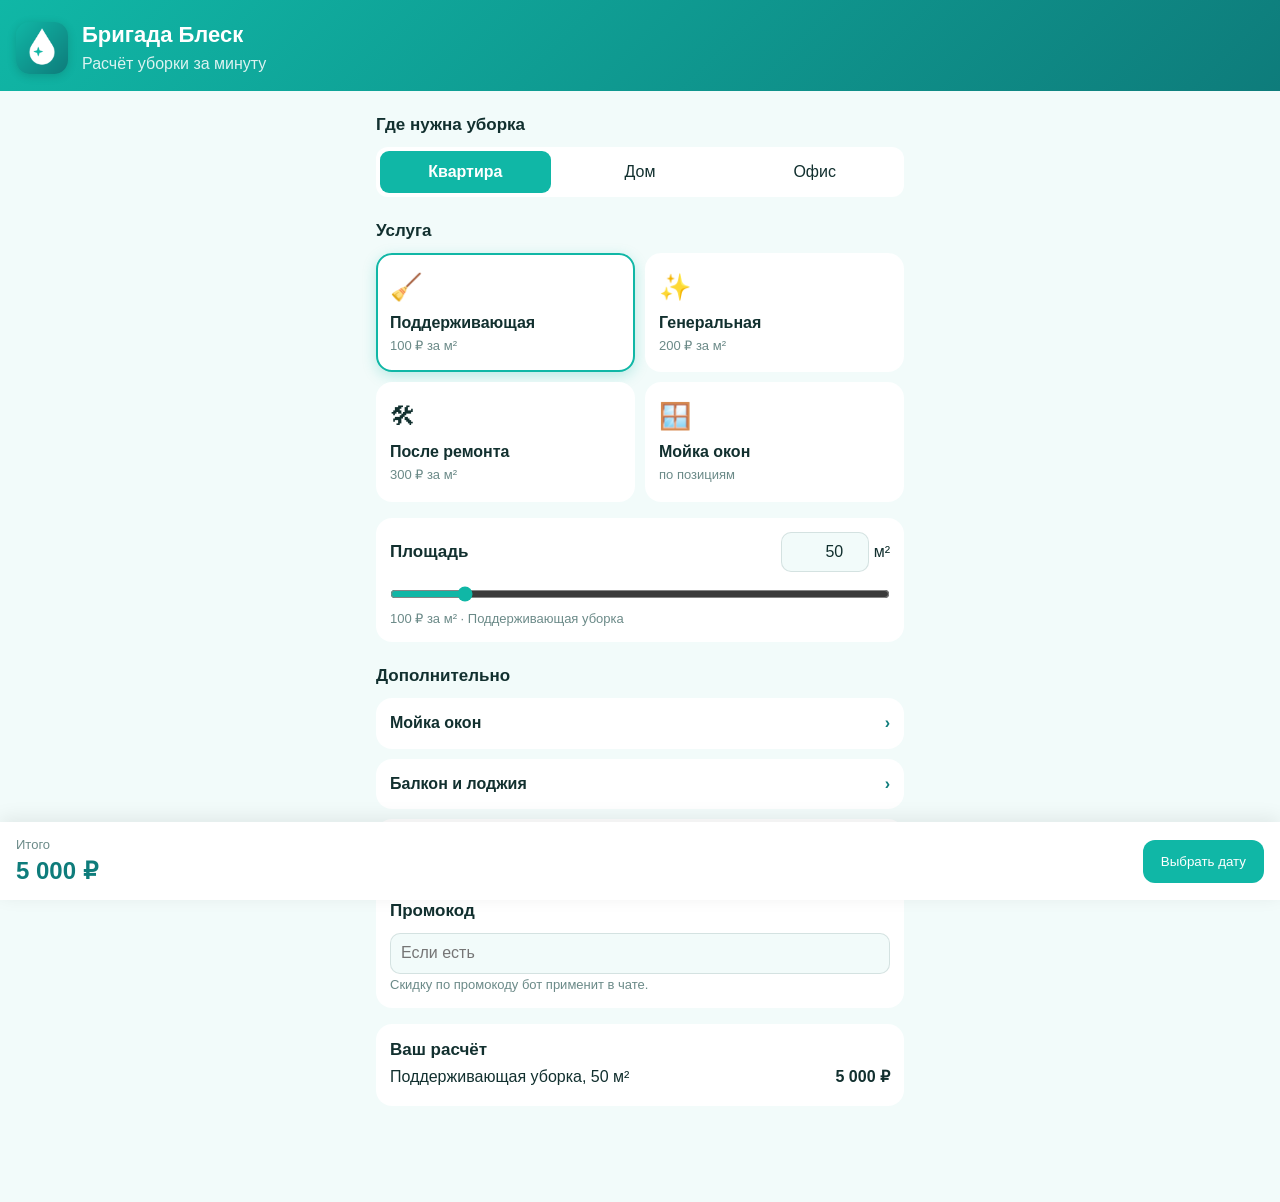
==== index.html @ f1a4f2f8 "Мини-приложение: калькулятор уборки для Telegram" ====
<!doctype html>
<html lang="ru">
<head>
  <meta charset="utf-8">
  <meta name="viewport" content="width=device-width, initial-scale=1, viewport-fit=cover">
  <title>Бригада Блеск · расчёт уборки</title>
  <meta name="description" content="Мини-приложение Telegram: расчёт стоимости уборки за минуту. Демо бота записи на услуги.">
  <link rel="icon" href="assets/logo.png">
  <link rel="stylesheet" href="styles.css">
  <script src="https://telegram.org/js/telegram-web-app.js"></script>
</head>
<body>
  <header class="hero">
    <img class="logo" src="assets/logo.png" alt="">
    <div>
      <h1 id="bizName">Бригада Блеск</h1>
      <p class="muted">Расчёт уборки за минуту</p>
    </div>
  </header>

  <main>
    <section>
      <h2>Где нужна уборка</h2>
      <div class="segmented" id="rooms"></div>
    </section>

    <section>
      <h2>Услуга</h2>
      <div class="services" id="services"></div>
    </section>

    <section id="areaBlock" class="card">
      <div class="row">
        <h2 class="inline">Площадь</h2>
        <label class="area-input"><input id="areaNum" type="number" inputmode="numeric" min="1" max="2000" value="50"> м²</label>
      </div>
      <input id="areaRange" type="range" min="10" max="300" step="5" value="50">
      <p class="muted small" id="areaHint"></p>
    </section>

    <section id="addonsBlock">
      <h2>Дополнительно</h2>
      <div id="addons"></div>
    </section>

    <section class="card">
      <h2 class="inline">Промокод</h2>
      <input id="promo" class="text" type="text" maxlength="32" placeholder="Если есть" autocomplete="off">
      <p class="muted small">Скидку по промокоду бот применит в чате.</p>
    </section>

    <section class="card" id="breakdown"></section>
  </main>

  <footer class="bar">
    <div>
      <div class="muted small">Итого</div>
      <div class="total" id="total">0 ₽</div>
    </div>
    <button id="fallbackBtn" class="primary" hidden>Выбрать дату</button>
  </footer>

  <script type="module" src="app.js"></script>
</body>
</html>
---- styles.css ----
:root {
  --accent: #10B7A6;
  --accent-dark: #0E7C7B;
  --bg: var(--tg-theme-bg-color, #F2FBFA);
  --card: var(--tg-theme-secondary-bg-color, #FFFFFF);
  --text: var(--tg-theme-text-color, #12302F);
  --hint: var(--tg-theme-hint-color, #6B8A88);
  --line: color-mix(in srgb, var(--hint) 22%, transparent);
  --radius: 16px;
  color-scheme: light dark;
}
* { box-sizing: border-box; }
body {
  margin: 0; background: var(--bg); color: var(--text);
  font: 16px/1.4 -apple-system, BlinkMacSystemFont, "SF Pro Text", "Segoe UI", Roboto, "Helvetica Neue", Arial, sans-serif;
  padding-bottom: 96px;
}
main { padding: 0 16px; max-width: 560px; margin: 0 auto; }
h1 { font-size: 22px; margin: 0; }
h2 { font-size: 17px; margin: 22px 0 10px; }
h2.inline { margin: 0; }
.muted { color: var(--hint); margin: 2px 0 0; }
.small { font-size: 13px; }
.hero {
  display: flex; gap: 14px; align-items: center; padding: 20px 16px 16px;
  background: linear-gradient(135deg, var(--accent), var(--accent-dark)); color: #fff;
}
.hero .muted { color: rgba(255, 255, 255, .85); }
.logo { width: 52px; height: 52px; border-radius: 14px; box-shadow: 0 2px 10px rgba(0, 0, 0, .15); }
.card { background: var(--card); border-radius: var(--radius); padding: 14px; margin-top: 16px; }
.row { display: flex; justify-content: space-between; align-items: center; gap: 12px; }
.segmented { display: flex; background: var(--card); border-radius: 12px; padding: 4px; gap: 4px; }
.segmented button {
  flex: 1; border: 0; background: transparent; color: var(--text); padding: 10px 6px; border-radius: 9px; font: inherit;
}
.segmented button.on { background: var(--accent); color: #fff; font-weight: 600; }
.services { display: grid; grid-template-columns: 1fr 1fr; gap: 10px; }
.service {
  text-align: left; border: 2px solid transparent; background: var(--card); color: var(--text);
  border-radius: var(--radius); padding: 14px 12px; font: inherit; min-height: 104px;
}
.service .icon { font-size: 26px; display: block; margin-bottom: 6px; }
.service .name { font-weight: 600; display: block; }
.service .price { color: var(--hint); font-size: 13px; }
.service.on { border-color: var(--accent); box-shadow: 0 4px 14px color-mix(in srgb, var(--accent) 25%, transparent); }
input[type=range] { width: 100%; accent-color: var(--accent); margin: 14px 0 4px; }
.area-input input, input.text, .m2 input {
  font: inherit; color: var(--text); background: var(--bg); border: 1px solid var(--line); border-radius: 10px; padding: 8px 10px;
}
.area-input input { width: 88px; text-align: right; }
input.text { width: 100%; margin-top: 10px; text-transform: uppercase; }
input.text::placeholder { text-transform: none; }
details.group { background: var(--card); border-radius: var(--radius); margin-bottom: 10px; overflow: hidden; }
details.group summary { list-style: none; padding: 14px; font-weight: 600; display: flex; justify-content: space-between; cursor: pointer; }
details.group summary::-webkit-details-marker { display: none; }
details.group summary .count { color: var(--accent-dark); font-weight: 600; }
.item { display: flex; align-items: center; justify-content: space-between; gap: 10px; padding: 10px 14px; border-top: 1px solid var(--line); }
.item .price { color: var(--hint); font-size: 13px; }
.stepper { display: flex; align-items: center; gap: 10px; }
.stepper button {
  width: 34px; height: 34px; border-radius: 50%; border: 0; font-size: 20px; line-height: 1;
  background: color-mix(in srgb, var(--accent) 15%, var(--card)); color: var(--accent-dark);
}
.stepper button:disabled { opacity: .35; }
.stepper .n { min-width: 18px; text-align: center; font-weight: 600; }
.m2 input { width: 72px; text-align: right; }
#breakdown .line { display: flex; justify-content: space-between; gap: 10px; padding: 4px 0; }
#breakdown .line span:last-child { font-weight: 600; white-space: nowrap; }
#breakdown .note { color: var(--accent-dark); }
.bar {
  position: fixed; left: 0; right: 0; bottom: 0; display: flex; justify-content: space-between; align-items: center;
  padding: 12px 16px calc(12px + env(safe-area-inset-bottom)); background: var(--card);
  box-shadow: 0 -4px 18px rgba(0, 0, 0, .08);
}
.total { font-size: 24px; font-weight: 700; color: var(--accent-dark); }
button.primary { border: 0; border-radius: 12px; background: var(--accent); color: #fff; font: 600 16px/1 inherit; padding: 14px 18px; }
@media (prefers-color-scheme: dark) {
  :root:not([data-tg]) { --bg: #0F1F1E; --card: #17302E; --text: #E6F4F2; --hint: #8FB3AF; --accent-dark: #3FD3C3; }
}
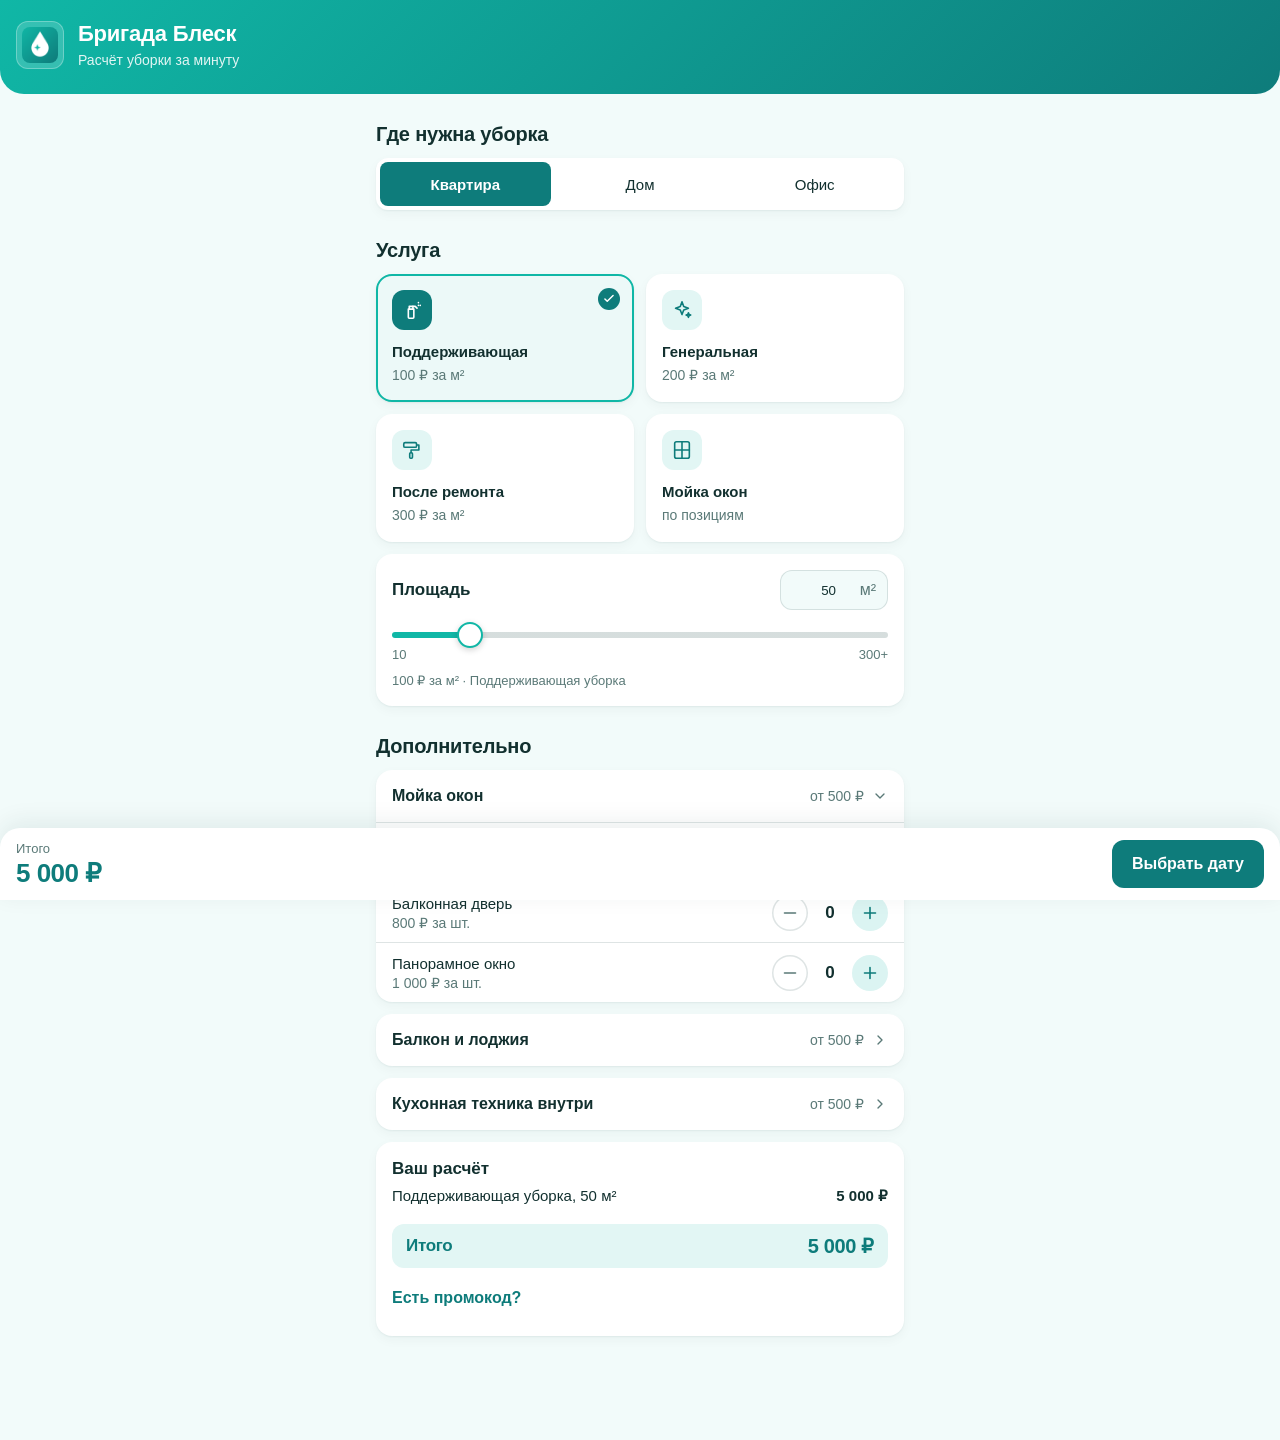
==== commit 6cfa8960: "Редизайн по дизайн-критике: сетка отступов, иконки, контраст, тёмная тема, 320 pt, промокод в расчёт" ====
--- a/index.html
+++ b/index.html
@@ -11,51 +11,50 @@
 </head>
 <body>
   <header class="hero">
-    <img class="logo" src="assets/logo.png" alt="">
+    <div class="logo-plate"><img src="assets/logo.png" alt=""></div>
     <div>
       <h1 id="bizName">Бригада Блеск</h1>
-      <p class="muted">Расчёт уборки за минуту</p>
+      <p>Расчёт уборки за минуту</p>
     </div>
   </header>
 
   <main>
-    <section>
-      <h2>Где нужна уборка</h2>
-      <div class="segmented" id="rooms"></div>
-    </section>
+    <h2>Где нужна уборка</h2>
+    <div class="segmented" id="rooms"></div>
 
-    <section>
-      <h2>Услуга</h2>
-      <div class="services" id="services"></div>
-    </section>
+    <h2>Услуга</h2>
+    <div class="services" id="services"></div>
 
     <section id="areaBlock" class="card">
       <div class="row">
         <h2 class="inline">Площадь</h2>
-        <label class="area-input"><input id="areaNum" type="number" inputmode="numeric" min="1" max="2000" value="50"> м²</label>
+        <label class="area-input"><input id="areaNum" type="number" inputmode="numeric" min="1" max="2000" value="50" aria-label="Площадь, м²"><span class="unit">м²</span></label>
       </div>
-      <input id="areaRange" type="range" min="10" max="300" step="5" value="50">
+      <input id="areaRange" type="range" min="10" max="300" step="5" value="50" aria-label="Площадь">
+      <div class="range-labels"><span>10</span><span>300+</span></div>
       <p class="muted small" id="areaHint"></p>
     </section>
 
     <section id="addonsBlock">
-      <h2>Дополнительно</h2>
+      <h2 id="addonsTitle">Дополнительно</h2>
       <div id="addons"></div>
     </section>
 
-    <section class="card">
-      <h2 class="inline">Промокод</h2>
-      <input id="promo" class="text" type="text" maxlength="32" placeholder="Если есть" autocomplete="off">
-      <p class="muted small">Скидку по промокоду бот применит в чате.</p>
+    <section class="card" id="summaryCard">
+      <div id="breakdown"></div>
+      <button class="promo-link" id="promoLink" type="button">Есть промокод?</button>
+      <div class="promo-box" id="promoBox" hidden>
+        <input id="promo" type="text" maxlength="32" placeholder="Введите промокод" autocomplete="off" aria-label="Промокод">
+        <p class="muted small">Скидка появится в чеке, когда бот подтвердит расчёт.</p>
+      </div>
     </section>
-
-    <section class="card" id="breakdown"></section>
   </main>
 
   <footer class="bar">
     <div>
       <div class="muted small">Итого</div>
       <div class="total" id="total">0 ₽</div>
+      <div class="muted small" id="minHint" hidden></div>
     </div>
     <button id="fallbackBtn" class="primary" hidden>Выбрать дату</button>
   </footer>
--- a/styles.css
+++ b/styles.css
@@ -1,79 +1,185 @@
+/* Бригада Блеск · мини-приложение. Единая система: отступы 4/8, радиусы 8/12/16, цвета из темы Telegram + бренд.
+   --accent: светлая бирюза для рамок, ползунка, иконок. --brand-dark: заливка под белым текстом (контраст 5:1).
+   --accent-ink: цвет акцентного текста, в тёмной теме светлее, чтобы читался на тёмном фоне. */
 :root {
   --accent: #10B7A6;
-  --accent-dark: #0E7C7B;
+  --brand-dark: #0E7C7B;
+  --accent-ink: var(--brand-dark);
   --bg: var(--tg-theme-bg-color, #F2FBFA);
   --card: var(--tg-theme-secondary-bg-color, #FFFFFF);
   --text: var(--tg-theme-text-color, #12302F);
-  --hint: var(--tg-theme-hint-color, #6B8A88);
-  --line: color-mix(in srgb, var(--hint) 22%, transparent);
-  --radius: 16px;
+  --hint: var(--tg-theme-hint-color, #5A7977);
+  --line: color-mix(in srgb, var(--hint) 20%, transparent);
+  --tint: color-mix(in srgb, var(--accent) 12%, var(--card));
+
+  --gutter: 16px;   /* поля экрана */
+  --card-pad: 16px; /* внутри карточек */
+  --gap: 12px;      /* между карточками */
+  --section: 28px;  /* между секциями */
+  --r-lg: 16px; --r-md: 12px; --r-sm: 8px; --r-pill: 999px;
+  --shadow: 0 1px 2px rgba(18, 48, 47, .06), 0 4px 12px rgba(18, 48, 47, .04);
   color-scheme: light dark;
 }
+:root[data-theme=dark] { --accent-ink: color-mix(in srgb, var(--accent) 70%, #fff); --shadow: none; }
+:root[data-theme=dark]:not([data-tg]) { --bg: #0F1F1E; --card: #17302E; --text: #E6F4F2; --hint: #93B5B1; }
+
 * { box-sizing: border-box; }
+html, body { overflow-x: clip; }
 body {
   margin: 0; background: var(--bg); color: var(--text);
   font: 16px/1.4 -apple-system, BlinkMacSystemFont, "SF Pro Text", "Segoe UI", Roboto, "Helvetica Neue", Arial, sans-serif;
-  padding-bottom: 96px;
+  -webkit-font-smoothing: antialiased;
+  padding-bottom: calc(104px + env(safe-area-inset-bottom));
 }
-main { padding: 0 16px; max-width: 560px; margin: 0 auto; }
-h1 { font-size: 22px; margin: 0; }
-h2 { font-size: 17px; margin: 22px 0 10px; }
-h2.inline { margin: 0; }
-.muted { color: var(--hint); margin: 2px 0 0; }
-.small { font-size: 13px; }
+:root[data-tg] body { padding-bottom: 24px; }
+main { padding: 0 var(--gutter); max-width: 560px; margin: 0 auto; }
+button { font: inherit; cursor: pointer; -webkit-tap-highlight-color: transparent; }
+svg { display: block; }
+
+/* ---------- шапка ---------- */
 .hero {
-  display: flex; gap: 14px; align-items: center; padding: 20px 16px 16px;
-  background: linear-gradient(135deg, var(--accent), var(--accent-dark)); color: #fff;
+  display: flex; gap: 14px; align-items: center; padding: 20px var(--gutter) 24px;
+  background: linear-gradient(135deg, var(--accent), var(--brand-dark)); color: #fff;
+  border-radius: 0 0 24px 24px;
 }
-.hero .muted { color: rgba(255, 255, 255, .85); }
-.logo { width: 52px; height: 52px; border-radius: 14px; box-shadow: 0 2px 10px rgba(0, 0, 0, .15); }
-.card { background: var(--card); border-radius: var(--radius); padding: 14px; margin-top: 16px; }
-.row { display: flex; justify-content: space-between; align-items: center; gap: 12px; }
-.segmented { display: flex; background: var(--card); border-radius: 12px; padding: 4px; gap: 4px; }
+.hero h1 { font-size: 22px; line-height: 28px; font-weight: 700; letter-spacing: -0.01em; margin: 0; }
+.hero p { margin: 2px 0 0; font-size: 14px; line-height: 20px; color: rgba(255, 255, 255, .88); }
+.logo-plate {
+  width: 48px; height: 48px; padding: 6px; border-radius: var(--r-md); flex: none;
+  background: rgba(255, 255, 255, .16); box-shadow: inset 0 0 0 1px rgba(255, 255, 255, .28);
+}
+.logo-plate img { width: 100%; height: 100%; border-radius: 8px; display: block; }
+
+/* ---------- заголовки и карточки ---------- */
+h2 { font-size: 20px; line-height: 24px; font-weight: 700; letter-spacing: -0.01em; margin: var(--section) 0 var(--gap); }
+h2.inline { font-size: 17px; line-height: 22px; font-weight: 600; margin: 0; letter-spacing: 0; }
+.muted { color: var(--hint); }
+.small { font-size: 13px; line-height: 18px; }
+.card { background: var(--card); border-radius: var(--r-lg); padding: var(--card-pad); margin-top: var(--gap); box-shadow: var(--shadow); }
+:root[data-theme=dark] .card, :root[data-theme=dark] .service, :root[data-theme=dark] details.group, :root[data-theme=dark] .segmented {
+  border: 1px solid var(--line);
+}
+.row { display: flex; justify-content: space-between; align-items: center; gap: var(--gap); }
+
+/* ---------- помещение ---------- */
+.segmented { display: flex; background: var(--card); border-radius: var(--r-md); padding: 4px; gap: 4px; box-shadow: var(--shadow); }
 .segmented button {
-  flex: 1; border: 0; background: transparent; color: var(--text); padding: 10px 6px; border-radius: 9px; font: inherit;
+  flex: 1; min-height: 44px; border: 0; background: transparent; color: var(--text);
+  border-radius: var(--r-sm); font-size: 15px; font-weight: 500;
 }
-.segmented button.on { background: var(--accent); color: #fff; font-weight: 600; }
-.services { display: grid; grid-template-columns: 1fr 1fr; gap: 10px; }
+.segmented button.on { background: var(--brand-dark); color: #fff; font-weight: 600; }
+
+/* ---------- услуги ---------- */
+.services { display: grid; grid-template-columns: repeat(2, minmax(0, 1fr)); gap: var(--gap); }
 .service {
-  text-align: left; border: 2px solid transparent; background: var(--card); color: var(--text);
-  border-radius: var(--radius); padding: 14px 12px; font: inherit; min-height: 104px;
+  position: relative; text-align: left; border: 2px solid transparent; background: var(--card); color: var(--text);
+  border-radius: var(--r-lg); padding: 14px 14px 16px; min-height: 124px; box-shadow: var(--shadow);
+  display: flex; flex-direction: column; align-items: flex-start;
 }
-.service .icon { font-size: 26px; display: block; margin-bottom: 6px; }
-.service .name { font-weight: 600; display: block; }
-.service .price { color: var(--hint); font-size: 13px; }
-.service.on { border-color: var(--accent); box-shadow: 0 4px 14px color-mix(in srgb, var(--accent) 25%, transparent); }
-input[type=range] { width: 100%; accent-color: var(--accent); margin: 14px 0 4px; }
-.area-input input, input.text, .m2 input {
-  font: inherit; color: var(--text); background: var(--bg); border: 1px solid var(--line); border-radius: 10px; padding: 8px 10px;
+.service .icon {
+  width: 40px; height: 40px; border-radius: var(--r-md); display: grid; place-items: center;
+  background: var(--tint); color: var(--accent-ink); margin-bottom: 12px;
 }
-.area-input input { width: 88px; text-align: right; }
-input.text { width: 100%; margin-top: 10px; text-transform: uppercase; }
-input.text::placeholder { text-transform: none; }
-details.group { background: var(--card); border-radius: var(--radius); margin-bottom: 10px; overflow: hidden; }
-details.group summary { list-style: none; padding: 14px; font-weight: 600; display: flex; justify-content: space-between; cursor: pointer; }
+.service .name { font-weight: 600; font-size: 15px; line-height: 20px; overflow-wrap: anywhere; hyphens: auto; }
+.service .price { color: var(--hint); font-size: 14px; line-height: 18px; margin-top: 4px; }
+.service.on { border-color: var(--accent); background: color-mix(in srgb, var(--accent) 8%, var(--card)); }
+.service.on .icon { background: var(--brand-dark); color: #fff; }
+.service .check {
+  position: absolute; top: 12px; right: 12px; width: 22px; height: 22px; border-radius: 50%;
+  background: var(--brand-dark); color: #fff; display: none; place-items: center;
+}
+.service.on .check { display: grid; }
+@media (max-width: 359px) {
+  .service { padding: 12px 10px 14px; min-height: 116px; }
+  .service .name { font-size: 14px; }
+}
+
+/* ---------- площадь ---------- */
+.area-input { position: relative; display: block; }
+.area-input input {
+  width: 108px; height: 40px; padding: 0 36px 0 12px; text-align: right; font: 600 17px/1 inherit;
+  color: var(--text); background: var(--bg); border: 1px solid var(--line); border-radius: var(--r-md);
+}
+.area-input .unit { position: absolute; right: 12px; top: 50%; transform: translateY(-50%); color: var(--hint); pointer-events: none; }
+input[type=range] {
+  -webkit-appearance: none; appearance: none; width: 100%; height: 6px; border-radius: var(--r-pill); margin: 22px 0 8px;
+  background: linear-gradient(to right, var(--accent) var(--p, 15%), color-mix(in srgb, var(--hint) 25%, transparent) var(--p, 15%));
+}
+input[type=range]::-webkit-slider-thumb {
+  -webkit-appearance: none; width: 26px; height: 26px; border-radius: 50%; background: #fff;
+  border: 2px solid var(--accent); box-shadow: 0 2px 6px rgba(0, 0, 0, .18);
+}
+input[type=range]::-moz-range-thumb {
+  width: 22px; height: 22px; border-radius: 50%; background: #fff; border: 2px solid var(--accent); box-shadow: 0 2px 6px rgba(0, 0, 0, .18);
+}
+.range-labels { display: flex; justify-content: space-between; color: var(--hint); font-size: 13px; line-height: 18px; }
+#areaHint { margin: 8px 0 0; }
+
+/* ---------- дополнительные работы ---------- */
+details.group { background: var(--card); border-radius: var(--r-lg); margin-bottom: var(--gap); overflow: hidden; box-shadow: var(--shadow); }
+details.group summary {
+  list-style: none; min-height: 52px; padding: 0 var(--card-pad); display: flex; align-items: center; gap: 8px;
+  font-size: 16px; line-height: 22px; font-weight: 600; cursor: pointer;
+}
 details.group summary::-webkit-details-marker { display: none; }
-details.group summary .count { color: var(--accent-dark); font-weight: 600; }
-.item { display: flex; align-items: center; justify-content: space-between; gap: 10px; padding: 10px 14px; border-top: 1px solid var(--line); }
-.item .price { color: var(--hint); font-size: 13px; }
-.stepper { display: flex; align-items: center; gap: 10px; }
+details.group summary .title { flex: 1; }
+details.group summary .from { color: var(--hint); font-size: 14px; font-weight: 400; }
+details.group summary .count {
+  color: var(--accent-ink); background: color-mix(in srgb, var(--accent) 14%, transparent);
+  font-size: 13px; line-height: 18px; padding: 2px 8px; border-radius: var(--r-pill);
+}
+details.group summary .chev { color: var(--hint); transition: transform .2s; }
+details.group[open] summary .chev { transform: rotate(90deg); }
+.item {
+  display: flex; align-items: center; justify-content: space-between; gap: var(--gap);
+  min-height: 60px; padding: 8px var(--card-pad); border-top: 1px solid var(--line);
+}
+.item .iname { font-size: 15px; line-height: 20px; }
+.item .price { color: var(--hint); font-size: 14px; line-height: 18px; }
+.stepper { display: flex; align-items: center; gap: 8px; flex: none; }
 .stepper button {
-  width: 34px; height: 34px; border-radius: 50%; border: 0; font-size: 20px; line-height: 1;
-  background: color-mix(in srgb, var(--accent) 15%, var(--card)); color: var(--accent-dark);
+  position: relative; width: 36px; height: 36px; border-radius: 50%; border: 0; display: grid; place-items: center;
+  background: color-mix(in srgb, var(--accent) 15%, var(--card)); color: var(--accent-ink);
 }
-.stepper button:disabled { opacity: .35; }
-.stepper .n { min-width: 18px; text-align: center; font-weight: 600; }
-.m2 input { width: 72px; text-align: right; }
-#breakdown .line { display: flex; justify-content: space-between; gap: 10px; padding: 4px 0; }
-#breakdown .line span:last-child { font-weight: 600; white-space: nowrap; }
-#breakdown .note { color: var(--accent-dark); }
+.stepper button::before { content: ""; position: absolute; inset: -4px; }
+.stepper button:disabled { background: transparent; box-shadow: inset 0 0 0 1.5px var(--line); color: var(--hint); cursor: default; }
+.stepper .n { min-width: 28px; text-align: center; font-weight: 600; font-size: 17px; font-variant-numeric: tabular-nums; }
+.m2 { position: relative; flex: none; }
+.m2 input {
+  width: 96px; height: 40px; padding: 0 34px 0 10px; text-align: right; font: 600 16px/1 inherit;
+  color: var(--text); background: var(--bg); border: 1px solid var(--line); border-radius: var(--r-md);
+}
+.m2 .unit { position: absolute; right: 10px; top: 50%; transform: translateY(-50%); color: var(--hint); pointer-events: none; }
+
+/* ---------- расчёт и промокод ---------- */
+#breakdown .line { display: flex; justify-content: space-between; gap: var(--gap); padding: 6px 0; font-size: 15px; line-height: 20px; }
+#breakdown .line span:last-child { font-weight: 600; white-space: nowrap; font-variant-numeric: tabular-nums; }
+#breakdown .note { color: var(--accent-ink); }
+#breakdown .line.total {
+  margin-top: var(--gap); padding: 12px 14px; border-radius: var(--r-md);
+  background: color-mix(in srgb, var(--accent) 12%, var(--card)); font-size: 17px; font-weight: 700;
+}
+#breakdown .line.total span:last-child { color: var(--accent-ink); font-size: 20px; }
+#breakdown .empty { color: var(--hint); margin: 0; }
+.promo-link {
+  display: block; width: 100%; min-height: 44px; margin-top: 8px; padding: 0; border: 0; background: none;
+  color: var(--accent-ink); font-weight: 600; text-align: left;
+}
+.promo-box { margin-top: 8px; }
+.promo-box input {
+  width: 100%; height: 44px; padding: 0 12px; font: inherit; color: var(--text); text-transform: uppercase;
+  background: var(--bg); border: 1px solid var(--line); border-radius: var(--r-md);
+}
+.promo-box input::placeholder { text-transform: none; color: var(--hint); }
+.promo-box p { margin: 6px 0 0; }
+
+/* ---------- нижняя панель (только вне Telegram: в Telegram сумма живёт в главной кнопке) ---------- */
 .bar {
-  position: fixed; left: 0; right: 0; bottom: 0; display: flex; justify-content: space-between; align-items: center;
-  padding: 12px 16px calc(12px + env(safe-area-inset-bottom)); background: var(--card);
-  box-shadow: 0 -4px 18px rgba(0, 0, 0, .08);
+  position: fixed; left: 0; right: 0; bottom: 0; display: flex; justify-content: space-between; align-items: center; gap: var(--gap);
+  padding: 12px var(--gutter) calc(12px + env(safe-area-inset-bottom)); background: var(--card);
+  border-radius: 20px 20px 0 0; box-shadow: 0 -6px 24px rgba(18, 48, 47, .08);
 }
-.total { font-size: 24px; font-weight: 700; color: var(--accent-dark); }
-button.primary { border: 0; border-radius: 12px; background: var(--accent); color: #fff; font: 600 16px/1 inherit; padding: 14px 18px; }
-@media (prefers-color-scheme: dark) {
-  :root:not([data-tg]) { --bg: #0F1F1E; --card: #17302E; --text: #E6F4F2; --hint: #8FB3AF; --accent-dark: #3FD3C3; }
-}
+:root[data-tg] .bar { display: none; }
+.total { font-size: 26px; line-height: 30px; font-weight: 700; letter-spacing: -0.02em; color: var(--accent-ink); font-variant-numeric: tabular-nums; }
+button.primary { border: 0; border-radius: var(--r-md); background: var(--brand-dark); color: #fff; font-weight: 600; font-size: 16px; min-height: 48px; padding: 0 20px; }
+button.primary:disabled { opacity: .5; }
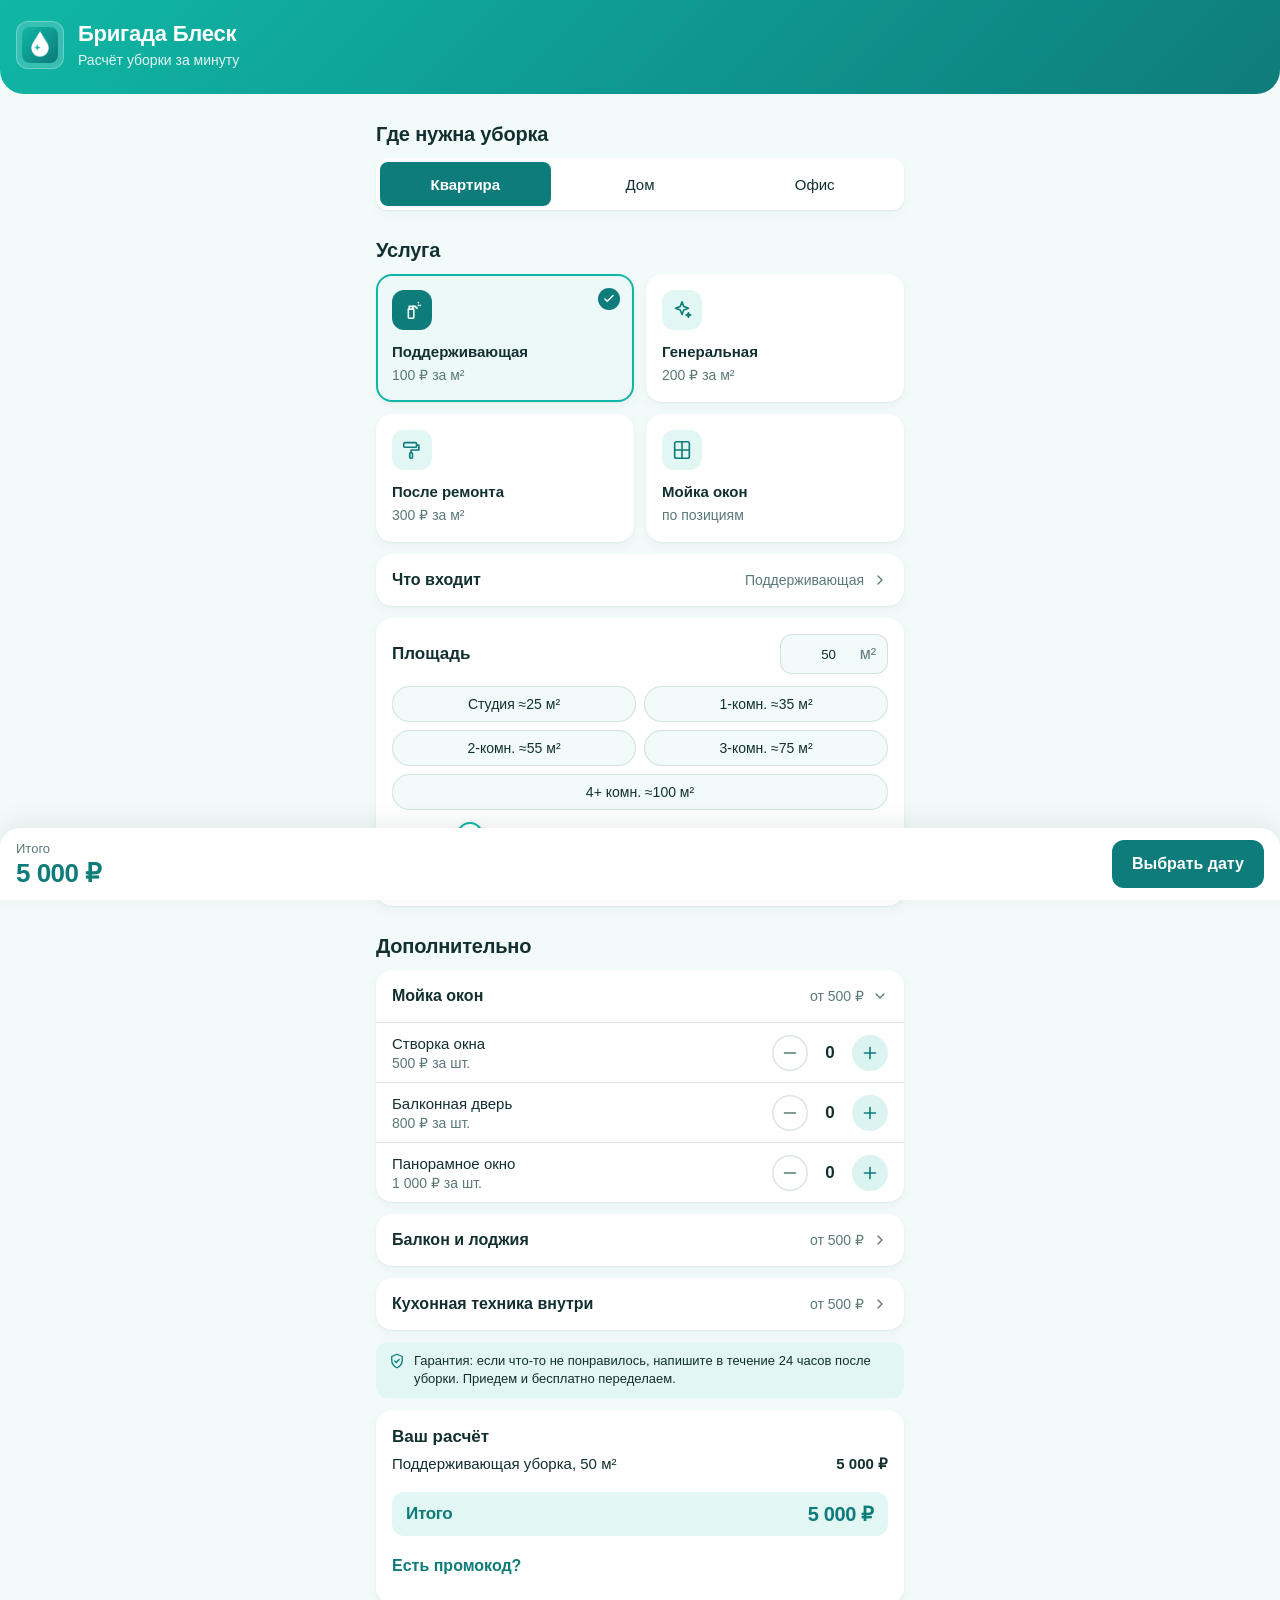
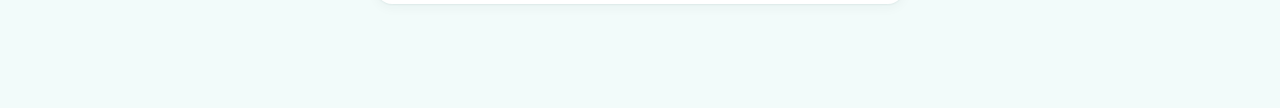
==== commit 2ae32c4a: "Состав услуг, пресеты площади, гарантия, страница политики для демо" ====
--- a/index.html
+++ b/index.html
@@ -24,12 +24,17 @@
 
     <h2>Услуга</h2>
     <div class="services" id="services"></div>
+    <details class="about" id="serviceInfo" hidden>
+      <summary><span class="title">Что входит</span><span class="svc" id="serviceInfoName"></span><svg class="chev" width="16" height="16" viewBox="0 0 24 24" fill="none" stroke="currentColor" stroke-width="2" stroke-linecap="round" stroke-linejoin="round"><path d="m9 18 6-6-6-6"/></svg></summary>
+      <div class="about-body" id="serviceInfoBody"></div>
+    </details>
 
     <section id="areaBlock" class="card">
       <div class="row">
         <h2 class="inline">Площадь</h2>
         <label class="area-input"><input id="areaNum" type="number" inputmode="numeric" min="1" max="2000" value="50" aria-label="Площадь, м²"><span class="unit">м²</span></label>
       </div>
+      <div class="chips" id="areaPresets" role="group" aria-label="Примерная площадь" hidden></div>
       <input id="areaRange" type="range" min="10" max="300" step="5" value="50" aria-label="Площадь">
       <div class="range-labels"><span>10</span><span>300+</span></div>
       <p class="muted small" id="areaHint"></p>
@@ -39,6 +44,8 @@
       <h2 id="addonsTitle">Дополнительно</h2>
       <div id="addons"></div>
     </section>
+
+    <p class="guarantee" id="guarantee" hidden></p>
 
     <section class="card" id="summaryCard">
       <div id="breakdown"></div>
--- a/styles.css
+++ b/styles.css
@@ -24,6 +24,7 @@
 :root[data-theme=dark]:not([data-tg]) { --bg: #0F1F1E; --card: #17302E; --text: #E6F4F2; --hint: #93B5B1; }
 
 * { box-sizing: border-box; }
+[hidden] { display: none !important; } /* иначе display: flex у чипов и гарантии перебивает hidden */
 html, body { overflow-x: clip; }
 body {
   margin: 0; background: var(--bg); color: var(--text);
@@ -56,7 +57,8 @@
 .muted { color: var(--hint); }
 .small { font-size: 13px; line-height: 18px; }
 .card { background: var(--card); border-radius: var(--r-lg); padding: var(--card-pad); margin-top: var(--gap); box-shadow: var(--shadow); }
-:root[data-theme=dark] .card, :root[data-theme=dark] .service, :root[data-theme=dark] details.group, :root[data-theme=dark] .segmented {
+:root[data-theme=dark] .card, :root[data-theme=dark] .service, :root[data-theme=dark] details.group, :root[data-theme=dark] .segmented,
+:root[data-theme=dark] details.about {
   border: 1px solid var(--line);
 }
 .row { display: flex; justify-content: space-between; align-items: center; gap: var(--gap); }
@@ -94,6 +96,26 @@
   .service .name { font-size: 14px; }
 }
 
+/* ---------- что входит в выбранную услугу ---------- */
+details.about { background: var(--card); border-radius: var(--r-lg); margin-top: var(--gap); box-shadow: var(--shadow); overflow: hidden; }
+details.about summary {
+  list-style: none; min-height: 52px; padding: 0 var(--card-pad); display: flex; align-items: center; gap: 8px;
+  font-size: 16px; line-height: 22px; font-weight: 600; cursor: pointer;
+}
+details.about summary::-webkit-details-marker { display: none; }
+details.about summary .title { flex: none; }
+details.about summary .svc {
+  flex: 1; min-width: 0; color: var(--hint); font-size: 14px; font-weight: 400; text-align: right;
+  white-space: nowrap; overflow: hidden; text-overflow: ellipsis;
+}
+details.about summary .chev { color: var(--hint); flex: none; transition: transform .2s; }
+details.about[open] summary .chev { transform: rotate(90deg); }
+.about-body { padding: 4px var(--card-pad) var(--card-pad); border-top: 1px solid var(--line); }
+.about-body p { margin: 8px 0 0; font-size: 15px; line-height: 20px; overflow-wrap: anywhere; }
+.about-body b { display: block; font-size: 13px; line-height: 18px; font-weight: 600; color: var(--hint); margin-bottom: 2px; }
+.about-body .duration { display: flex; gap: 8px; align-items: flex-start; color: var(--accent-ink); font-weight: 500; }
+.about-body .duration svg { flex: none; margin-top: 1px; }
+
 /* ---------- площадь ---------- */
 .area-input { position: relative; display: block; }
 .area-input input {
@@ -112,6 +134,16 @@
 input[type=range]::-moz-range-thumb {
   width: 22px; height: 22px; border-radius: 50%; background: #fff; border: 2px solid var(--accent); box-shadow: 0 2px 6px rgba(0, 0, 0, .18);
 }
+/* Два столбца, как у карточек услуг: на 320 px ничего не вылезает; нечётный последний чип на всю ширину. */
+.chips { display: grid; grid-template-columns: repeat(2, minmax(0, 1fr)); gap: 8px; margin-top: var(--gap); }
+.chips .chip:last-child:nth-child(odd) { grid-column: 1 / -1; }
+.chip {
+  position: relative; min-height: 36px; padding: 4px 8px; border-radius: var(--r-pill); min-width: 0; text-align: center;
+  border: 1px solid var(--line); background: var(--bg); color: var(--text);
+  font-size: 14px; line-height: 18px; font-weight: 500; overflow-wrap: anywhere;
+}
+.chip::before { content: ""; position: absolute; inset: -4px 0; } /* зона нажатия 44 px по высоте */
+.chip.on { background: var(--brand-dark); border-color: var(--brand-dark); color: #fff; font-weight: 600; }
 .range-labels { display: flex; justify-content: space-between; color: var(--hint); font-size: 13px; line-height: 18px; }
 #areaHint { margin: 8px 0 0; }
 
@@ -151,6 +183,14 @@
 }
 .m2 .unit { position: absolute; right: 10px; top: 50%; transform: translateY(-50%); color: var(--hint); pointer-events: none; }
 
+/* ---------- гарантия над расчётом ---------- */
+.guarantee {
+  display: flex; gap: 8px; align-items: flex-start; margin: var(--gap) 0 0; padding: 10px 12px;
+  border-radius: var(--r-md); background: var(--tint); color: var(--text); font-size: 13px; line-height: 18px;
+}
+.guarantee svg { flex: none; color: var(--accent-ink); }
+.guarantee + .card { margin-top: var(--gap); }
+
 /* ---------- расчёт и промокод ---------- */
 #breakdown .line { display: flex; justify-content: space-between; gap: var(--gap); padding: 6px 0; font-size: 15px; line-height: 20px; }
 #breakdown .line span:last-child { font-weight: 600; white-space: nowrap; font-variant-numeric: tabular-nums; }
